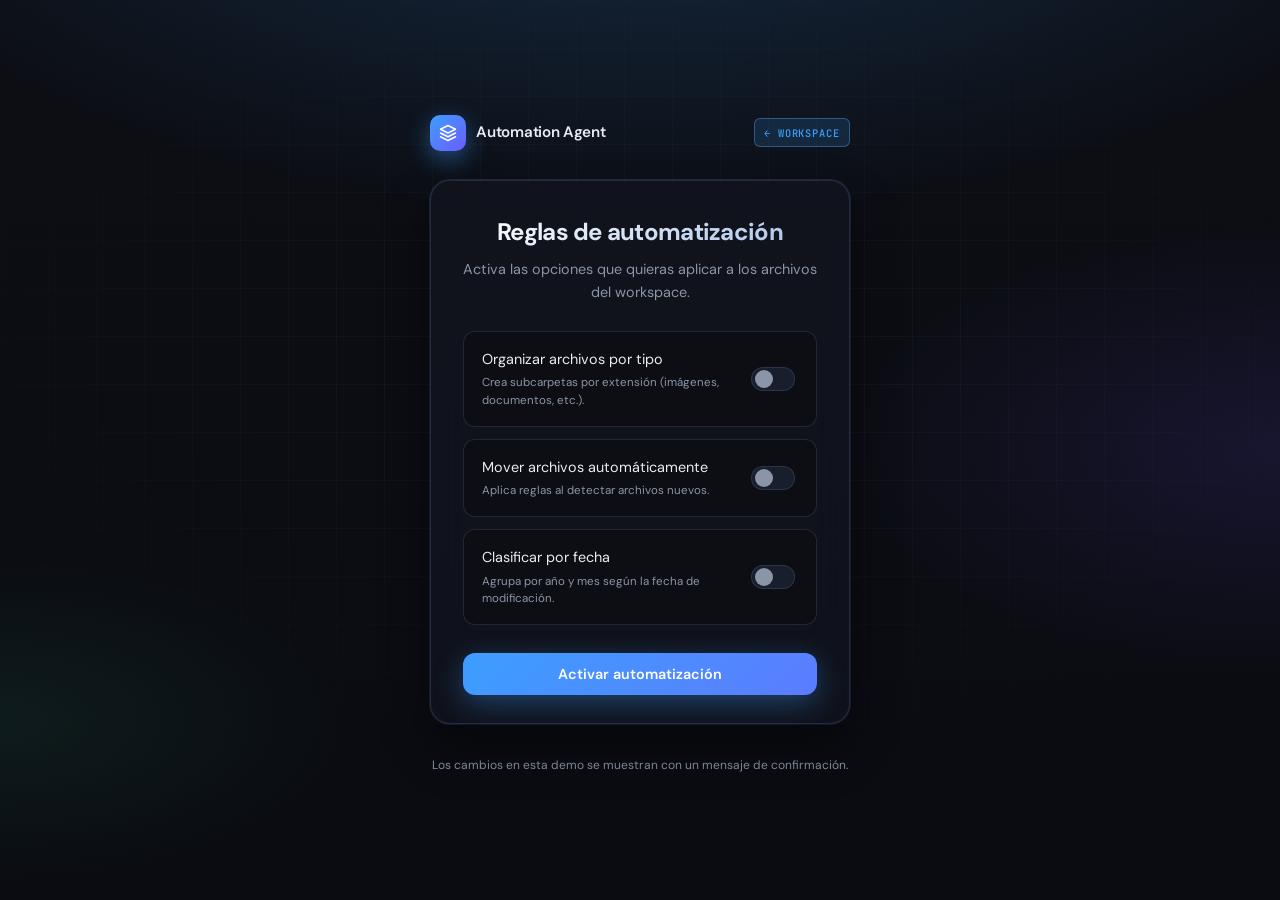
==== frontend/automation.html @ 160dd952 "feat(frontend): add API service module with OOP classes (AuthService, UserService, RuleService, Prod" ====
<!DOCTYPE html>
<html lang="es">
<head>
  <meta charset="UTF-8">
  <meta name="viewport" content="width=device-width, initial-scale=1.0">
  <title>Automatización — Automation Agent</title>
  <link rel="stylesheet" href="styles.css">
</head>
<body>
  <div class="app-shell">
    <header class="top-bar">
      <div class="brand">
        <span class="brand__mark" aria-hidden="true">
          <svg viewBox="0 0 24 24" fill="none" stroke="currentColor" stroke-width="2" stroke-linecap="round" stroke-linejoin="round">
            <path d="M12 2L2 7l10 5 10-5-10-5z"/>
            <path d="M2 17l10 5 10-5M2 12l10 5 10-5"/>
          </svg>
        </span>
        <span>Automation Agent</span>
      </div>
      <a href="dashboard.html" class="badge">← Workspace</a>
    </header>

    <main class="glass-card">
      <div class="card-header">
        <h1>Reglas de automatización</h1>
        <p>Activa las opciones que quieras aplicar a los archivos del workspace.</p>
      </div>

      <div class="option-list">
        <label class="option-row">
          <span class="option-row__text">
            Organizar archivos por tipo
            <span class="option-row__hint">Crea subcarpetas por extensión (imágenes, documentos, etc.).</span>
          </span>
          <input type="checkbox" name="rule-type">
        </label>
        <label class="option-row">
          <span class="option-row__text">
            Mover archivos automáticamente
            <span class="option-row__hint">Aplica reglas al detectar archivos nuevos.</span>
          </span>
          <input type="checkbox" name="rule-move">
        </label>
        <label class="option-row">
          <span class="option-row__text">
            Clasificar por fecha
            <span class="option-row__hint">Agrupa por año y mes según la fecha de modificación.</span>
          </span>
          <input type="checkbox" name="rule-date">
        </label>
      </div>

      <button type="button" class="btn btn--primary" onclick="save()">Activar automatización</button>
    </main>

    <footer class="page-footer">
      Los cambios en esta demo se muestran con un mensaje de confirmación.
    </footer>
  </div>

  <script src="script.js"></script>
</body>
</html>
---- frontend/styles.css ----
/* Automation Agent — tema visual elaborado */
@import url("https://fonts.googleapis.com/css2?family=DM+Sans:ital,opsz,wght@0,9..40,400;0,9..40,500;0,9..40,600;0,9..40,700;1,9..40,400&family=JetBrains+Mono:wght@400;500&display=swap");

:root {
  --bg-deep: #0c0e14;
  --bg-card: rgba(18, 22, 32, 0.72);
  --bg-elevated: rgba(28, 34, 48, 0.85);
  --border: rgba(120, 160, 220, 0.18);
  --border-strong: rgba(100, 180, 255, 0.35);
  --text: #e8ecf4;
  --text-muted: #8b95a8;
  --accent: #3d9eff;
  --accent-soft: rgba(61, 158, 255, 0.15);
  --accent-glow: rgba(61, 158, 255, 0.45);
  --success: #3ecf8e;
  --warning: #f0b429;
  --radius-lg: 20px;
  --radius-md: 12px;
  --radius-sm: 8px;
  --shadow-card: 0 24px 48px rgba(0, 0, 0, 0.45), 0 0 0 1px var(--border);
  --font-sans: "DM Sans", system-ui, sans-serif;
  --font-mono: "JetBrains Mono", ui-monospace, monospace;
}

*,
*::before,
*::after {
  box-sizing: border-box;
}

html {
  scroll-behavior: smooth;
}

body {
  margin: 0;
  min-height: 100vh;
  font-family: var(--font-sans);
  font-size: 15px;
  line-height: 1.55;
  color: var(--text);
  background-color: var(--bg-deep);
  background-image:
    radial-gradient(ellipse 120% 80% at 50% -20%, rgba(61, 158, 255, 0.22), transparent 55%),
    radial-gradient(ellipse 70% 50% at 100% 50%, rgba(120, 80, 255, 0.12), transparent 50%),
    radial-gradient(ellipse 60% 40% at 0% 80%, rgba(62, 207, 142, 0.08), transparent 45%),
    linear-gradient(180deg, #0c0e14 0%, #0a0c12 100%);
  background-attachment: fixed;
}

/* Patrón de cuadrícula sutil */
body::before {
  content: "";
  position: fixed;
  inset: 0;
  background-image: linear-gradient(rgba(255, 255, 255, 0.03) 1px, transparent 1px),
    linear-gradient(90deg, rgba(255, 255, 255, 0.03) 1px, transparent 1px);
  background-size: 48px 48px;
  mask-image: radial-gradient(ellipse 90% 70% at 50% 40%, black 20%, transparent 70%);
  pointer-events: none;
  z-index: 0;
}

.app-shell {
  position: relative;
  z-index: 1;
  min-height: 100vh;
  display: flex;
  flex-direction: column;
  align-items: center;
  justify-content: center;
  padding: 2rem 1.25rem 3rem;
}

.app-shell--wide {
  align-items: stretch;
  justify-content: flex-start;
  max-width: 960px;
  margin: 0 auto;
}

/* Top bar */
.top-bar {
  display: flex;
  align-items: center;
  justify-content: space-between;
  width: 100%;
  max-width: 420px;
  margin-bottom: 1.5rem;
  padding: 0.35rem 0;
}

.brand {
  display: flex;
  align-items: center;
  gap: 0.65rem;
  font-weight: 600;
  letter-spacing: -0.02em;
  font-size: 0.95rem;
  color: var(--text);
}

.brand__mark {
  width: 36px;
  height: 36px;
  border-radius: 10px;
  background: linear-gradient(135deg, var(--accent) 0%, #6b5cff 100%);
  display: grid;
  place-items: center;
  box-shadow: 0 8px 24px var(--accent-glow);
}

.brand__mark svg {
  width: 18px;
  height: 18px;
  color: white;
}

.badge {
  font-family: var(--font-mono);
  font-size: 0.65rem;
  font-weight: 500;
  text-transform: uppercase;
  letter-spacing: 0.08em;
  padding: 0.35rem 0.6rem;
  border-radius: 6px;
  background: var(--accent-soft);
  color: var(--accent);
  border: 1px solid var(--border-strong);
}

a.badge {
  color: var(--accent);
  text-decoration: none;
  transition: background 0.2s, border-color 0.2s;
}

a.badge:hover {
  background: rgba(61, 158, 255, 0.22);
  border-color: var(--accent);
}

.top-bar--wide {
  max-width: 720px;
}

.card-header--left {
  text-align: left;
  margin-bottom: 1.25rem;
}

.glass-card--stagger {
  animation-delay: 0.05s;
}

.page-footer--wide {
  max-width: 720px;
}

/* Cards */
.glass-card {
  width: 100%;
  max-width: 420px;
  background: var(--bg-card);
  backdrop-filter: blur(20px);
  -webkit-backdrop-filter: blur(20px);
  border: 1px solid var(--border);
  border-radius: var(--radius-lg);
  box-shadow: var(--shadow-card);
  padding: 2rem 2rem 1.75rem;
  animation: card-in 0.55s cubic-bezier(0.22, 1, 0.36, 1) both;
}

@keyframes card-in {
  from {
    opacity: 0;
    transform: translateY(16px) scale(0.98);
  }
  to {
    opacity: 1;
    transform: translateY(0) scale(1);
  }
}

.glass-card--lg {
  max-width: 720px;
}

.card-header {
  text-align: center;
  margin-bottom: 1.75rem;
}

.card-header h1,
.card-header h2 {
  margin: 0 0 0.5rem;
  font-size: 1.5rem;
  font-weight: 700;
  letter-spacing: -0.03em;
  background: linear-gradient(135deg, #fff 0%, #a8c4e8 100%);
  -webkit-background-clip: text;
  background-clip: text;
  color: transparent;
}

.card-header.card-header--left h2 {
  font-size: 1.35rem;
}

.card-header p {
  margin: 0;
  font-size: 0.9rem;
  color: var(--text-muted);
}

/* Login features strip */
.feature-strip {
  display: grid;
  grid-template-columns: repeat(3, 1fr);
  gap: 0.5rem;
  margin-bottom: 1.75rem;
}

.feature-pill {
  padding: 0.65rem 0.4rem;
  border-radius: var(--radius-sm);
  background: var(--bg-elevated);
  border: 1px solid var(--border);
  text-align: center;
  font-size: 0.72rem;
  color: var(--text-muted);
  transition: border-color 0.2s, color 0.2s, transform 0.2s;
}

.feature-pill:hover {
  border-color: var(--border-strong);
  color: var(--text);
  transform: translateY(-2px);
}

.feature-pill strong {
  display: block;
  font-size: 0.68rem;
  font-weight: 600;
  color: var(--accent);
  margin-bottom: 0.2rem;
  font-family: var(--font-mono);
  text-transform: uppercase;
  letter-spacing: 0.04em;
}

/* Form fields */
.field-group {
  display: flex;
  flex-direction: column;
  gap: 1rem;
  margin-bottom: 1.5rem;
}

.field {
  position: relative;
  text-align: left;
}

.field label {
  display: block;
  font-size: 0.75rem;
  font-weight: 500;
  color: var(--text-muted);
  margin-bottom: 0.4rem;
  letter-spacing: 0.02em;
}

input[type="text"],
input[type="password"] {
  width: 100%;
  padding: 0.85rem 1rem;
  font-family: var(--font-sans);
  font-size: 0.95rem;
  color: var(--text);
  background: var(--bg-deep);
  border: 1px solid var(--border);
  border-radius: var(--radius-md);
  outline: none;
  transition: border-color 0.2s, box-shadow 0.2s;
}

input[type="text"]::placeholder,
input[type="password"]::placeholder {
  color: var(--text-muted);
  opacity: 0.7;
}

input[type="text"]:focus,
input[type="password"]:focus {
  border-color: var(--accent);
  box-shadow: 0 0 0 3px var(--accent-soft);
}

/* Buttons */
.btn-row {
  display: flex;
  flex-wrap: wrap;
  gap: 0.65rem;
  justify-content: center;
}

.btn {
  display: inline-flex;
  align-items: center;
  justify-content: center;
  gap: 0.45rem;
  font-family: var(--font-sans);
  font-size: 0.9rem;
  font-weight: 600;
  padding: 0.75rem 1.25rem;
  border: none;
  border-radius: var(--radius-md);
  cursor: pointer;
  transition: transform 0.15s, box-shadow 0.2s, background 0.2s;
}

.btn:active {
  transform: scale(0.98);
}

.btn--primary {
  width: 100%;
  color: #fff;
  background: linear-gradient(135deg, var(--accent) 0%, #5b7cff 100%);
  box-shadow: 0 8px 28px rgba(61, 158, 255, 0.35);
}

.btn--primary:hover {
  box-shadow: 0 12px 36px rgba(61, 158, 255, 0.45);
}

.btn--secondary {
  color: var(--text);
  background: var(--bg-elevated);
  border: 1px solid var(--border);
}

.btn--secondary:hover {
  border-color: var(--border-strong);
  background: rgba(40, 48, 64, 0.95);
}

.btn--ghost {
  color: var(--accent);
  background: transparent;
  border: 1px dashed var(--border-strong);
}

.btn--ghost:hover {
  background: var(--accent-soft);
  border-style: solid;
}

/* Dashboard layout */
.dashboard-grid {
  display: grid;
  gap: 1.25rem;
  width: 100%;
  max-width: 720px;
}

@media (min-width: 640px) {
  .dashboard-grid {
    grid-template-columns: 1fr 1.1fr;
    align-items: start;
  }
}

.stat-card {
  background: var(--bg-elevated);
  border: 1px solid var(--border);
  border-radius: var(--radius-md);
  padding: 1.1rem 1.25rem;
  display: flex;
  flex-direction: column;
  gap: 0.35rem;
}

.stat-card__value {
  font-size: 1.75rem;
  font-weight: 700;
  letter-spacing: -0.03em;
  background: linear-gradient(90deg, var(--success), var(--accent));
  -webkit-background-clip: text;
  background-clip: text;
  color: transparent;
}

.stat-card__value--status {
  font-size: 1.25rem;
  background: linear-gradient(90deg, var(--warning), var(--accent));
  -webkit-background-clip: text;
  background-clip: text;
  color: transparent;
}

.stat-card__label {
  font-size: 0.8rem;
  color: var(--text-muted);
}

.file-panel {
  grid-column: 1 / -1;
}

@media (min-width: 640px) {
  .file-panel {
    grid-column: 2;
    grid-row: 1 / span 2;
  }

  .stat-card {
    grid-column: 1;
  }
}

.file-list {
  list-style: none;
  margin: 0 0 1.25rem;
  padding: 0;
  display: flex;
  flex-direction: column;
  gap: 0.5rem;
}

.file-item {
  display: flex;
  align-items: center;
  gap: 0.75rem;
  padding: 0.75rem 1rem;
  background: var(--bg-deep);
  border: 1px solid var(--border);
  border-radius: var(--radius-sm);
  transition: border-color 0.2s;
}

.file-item:hover {
  border-color: var(--border-strong);
}

.file-item__icon {
  width: 40px;
  height: 40px;
  border-radius: 8px;
  display: grid;
  place-items: center;
  font-size: 1.1rem;
  flex-shrink: 0;
}

.file-item__icon--pdf {
  background: rgba(239, 68, 68, 0.15);
}
.file-item__icon--img {
  background: rgba(62, 207, 142, 0.15);
}
.file-item__icon--xlsx {
  background: rgba(61, 158, 255, 0.15);
}

.file-item__name {
  font-weight: 500;
  font-size: 0.9rem;
}

.file-item__meta {
  margin-left: auto;
  font-family: var(--font-mono);
  font-size: 0.65rem;
  color: var(--text-muted);
}

.actions-block {
  display: flex;
  flex-wrap: wrap;
  gap: 0.5rem;
}

.actions-block .btn {
  flex: 1 1 auto;
  min-width: 120px;
}

/* Automation toggles */
.option-list {
  display: flex;
  flex-direction: column;
  gap: 0.75rem;
  margin-bottom: 1.75rem;
}

.option-row {
  display: flex;
  align-items: center;
  justify-content: space-between;
  gap: 1rem;
  padding: 1rem 1.1rem;
  background: var(--bg-deep);
  border: 1px solid var(--border);
  border-radius: var(--radius-md);
  transition: border-color 0.2s;
}

.option-row:hover {
  border-color: var(--border-strong);
}

.option-row__text {
  font-size: 0.9rem;
  color: var(--text);
}

.option-row__hint {
  display: block;
  font-size: 0.72rem;
  color: var(--text-muted);
  margin-top: 0.25rem;
}

/* Custom checkbox */
.option-row input[type="checkbox"] {
  appearance: none;
  width: 44px;
  height: 24px;
  border-radius: 12px;
  background: var(--bg-elevated);
  border: 1px solid var(--border);
  position: relative;
  cursor: pointer;
  flex-shrink: 0;
  transition: background 0.25s, border-color 0.25s;
}

.option-row input[type="checkbox"]::after {
  content: "";
  position: absolute;
  width: 18px;
  height: 18px;
  border-radius: 50%;
  background: var(--text-muted);
  top: 2px;
  left: 3px;
  transition: transform 0.25s, background 0.25s;
}

.option-row input[type="checkbox"]:checked {
  background: var(--accent-soft);
  border-color: var(--accent);
}

.option-row input[type="checkbox"]:checked::after {
  transform: translateX(18px);
  background: var(--accent);
}

.page-footer {
  margin-top: 2rem;
  text-align: center;
  font-size: 0.75rem;
  color: var(--text-muted);
  max-width: 420px;
}

.page-footer a {
  color: var(--accent);
  text-decoration: none;
}

.page-footer a:hover {
  text-decoration: underline;
}
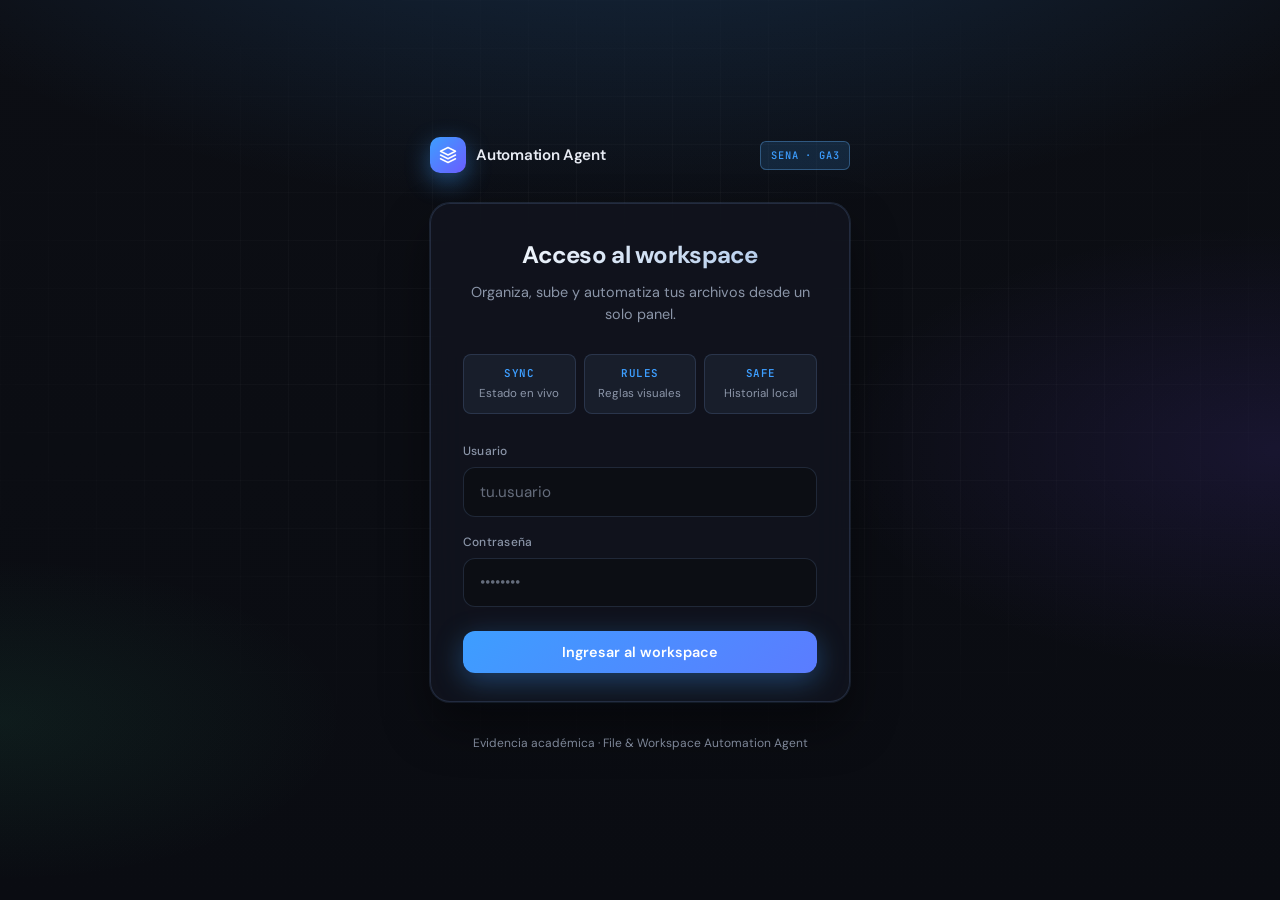
==== commit c228caf0: "feat(frontend): complete EV02 integration - login, dashboard, and automation with real MongoDB data" ====
--- a/frontend/automation.html
+++ b/frontend/automation.html
@@ -24,41 +24,82 @@
     <main class="glass-card">
       <div class="card-header">
         <h1>Reglas de automatización</h1>
-        <p>Activa las opciones que quieras aplicar a los archivos del workspace.</p>
+        <p>Gestiona las reglas que el agente aplicará a los archivos del workspace.</p>
       </div>
 
-      <div class="option-list">
-        <label class="option-row">
+      <!-- Form to create new rule -->
+      <section class="new-rule-section" style="margin-bottom: 2rem; padding: 1.5rem; background: rgba(255,255,255,0.05); border-radius: 0.5rem;">
+        <h3 style="margin-bottom: 1rem; font-size: 1.1rem;">Crear nueva regla</h3>
+        <form id="newRuleForm" style="display: grid; gap: 1rem;">
+          <div class="field">
+            <label for="ruleName">Nombre de la regla</label>
+            <input type="text" id="ruleName" placeholder="Ej: Mover PDFs a Contabilidad" required>
+          </div>
+          
+          <div style="display: grid; grid-template-columns: 1fr 1fr; gap: 1rem;">
+            <div class="field">
+              <label for="ruleFileType">Tipo de archivo</label>
+              <select id="ruleFileType" required>
+                <option value="pdf">PDF</option>
+                <option value="image">Imagen</option>
+                <option value="document">Documento</option>
+                <option value="spreadsheet">Hoja de cálculo</option>
+                <option value="presentation">Presentación</option>
+                <option value="archive">Archivo comprimido</option>
+                <option value="all">Todos</option>
+              </select>
+            </div>
+            
+            <div class="field">
+              <label for="ruleAction">Acción</label>
+              <select id="ruleAction" required>
+                <option value="move">Mover</option>
+                <option value="rename">Renombrar</option>
+                <option value="classify">Clasificar</option>
+                <option value="delete">Eliminar</option>
+              </select>
+            </div>
+          </div>
+
+          <div class="field">
+            <label for="ruleDestination">Carpeta destino</label>
+            <input type="text" id="ruleDestination" placeholder="/workspace/carpeta/" required>
+          </div>
+
+          <div class="field">
+            <label for="ruleDescription">Descripción (opcional)</label>
+            <input type="text" id="ruleDescription" placeholder="Descripción de lo que hace esta regla">
+          </div>
+
+          <button type="submit" class="btn btn--primary">Crear regla</button>
+        </form>
+      </section>
+
+      <!-- Dynamic rules list -->
+      <div class="option-list" id="rulesList">
+        <!-- Rules will be loaded dynamically here -->
+        <div class="option-row" style="opacity: 0.5;">
           <span class="option-row__text">
-            Organizar archivos por tipo
-            <span class="option-row__hint">Crea subcarpetas por extensión (imágenes, documentos, etc.).</span>
+            Cargando reglas...
+            <span class="option-row__hint">Conectando con la base de datos</span>
           </span>
-          <input type="checkbox" name="rule-type">
-        </label>
-        <label class="option-row">
-          <span class="option-row__text">
-            Mover archivos automáticamente
-            <span class="option-row__hint">Aplica reglas al detectar archivos nuevos.</span>
-          </span>
-          <input type="checkbox" name="rule-move">
-        </label>
-        <label class="option-row">
-          <span class="option-row__text">
-            Clasificar por fecha
-            <span class="option-row__hint">Agrupa por año y mes según la fecha de modificación.</span>
-          </span>
-          <input type="checkbox" name="rule-date">
-        </label>
+        </div>
       </div>
 
-      <button type="button" class="btn btn--primary" onclick="save()">Activar automatización</button>
+      <button type="button" class="btn btn--secondary" onclick="refreshRules()" style="margin-top: 1rem;">
+         Actualizar lista
+      </button>
     </main>
 
     <footer class="page-footer">
-      Los cambios en esta demo se muestran con un mensaje de confirmación.
+      Las reglas se guardan automáticamente en MongoDB Atlas.
     </footer>
   </div>
 
-  <script src="script.js"></script>
+  <!-- Load API module first -->
+  <script src="js/api.js"></script>
+  
+  <!-- Load automation logic -->
+  <script src="js/automation.js"></script>
 </body>
-</html>
+</html>
